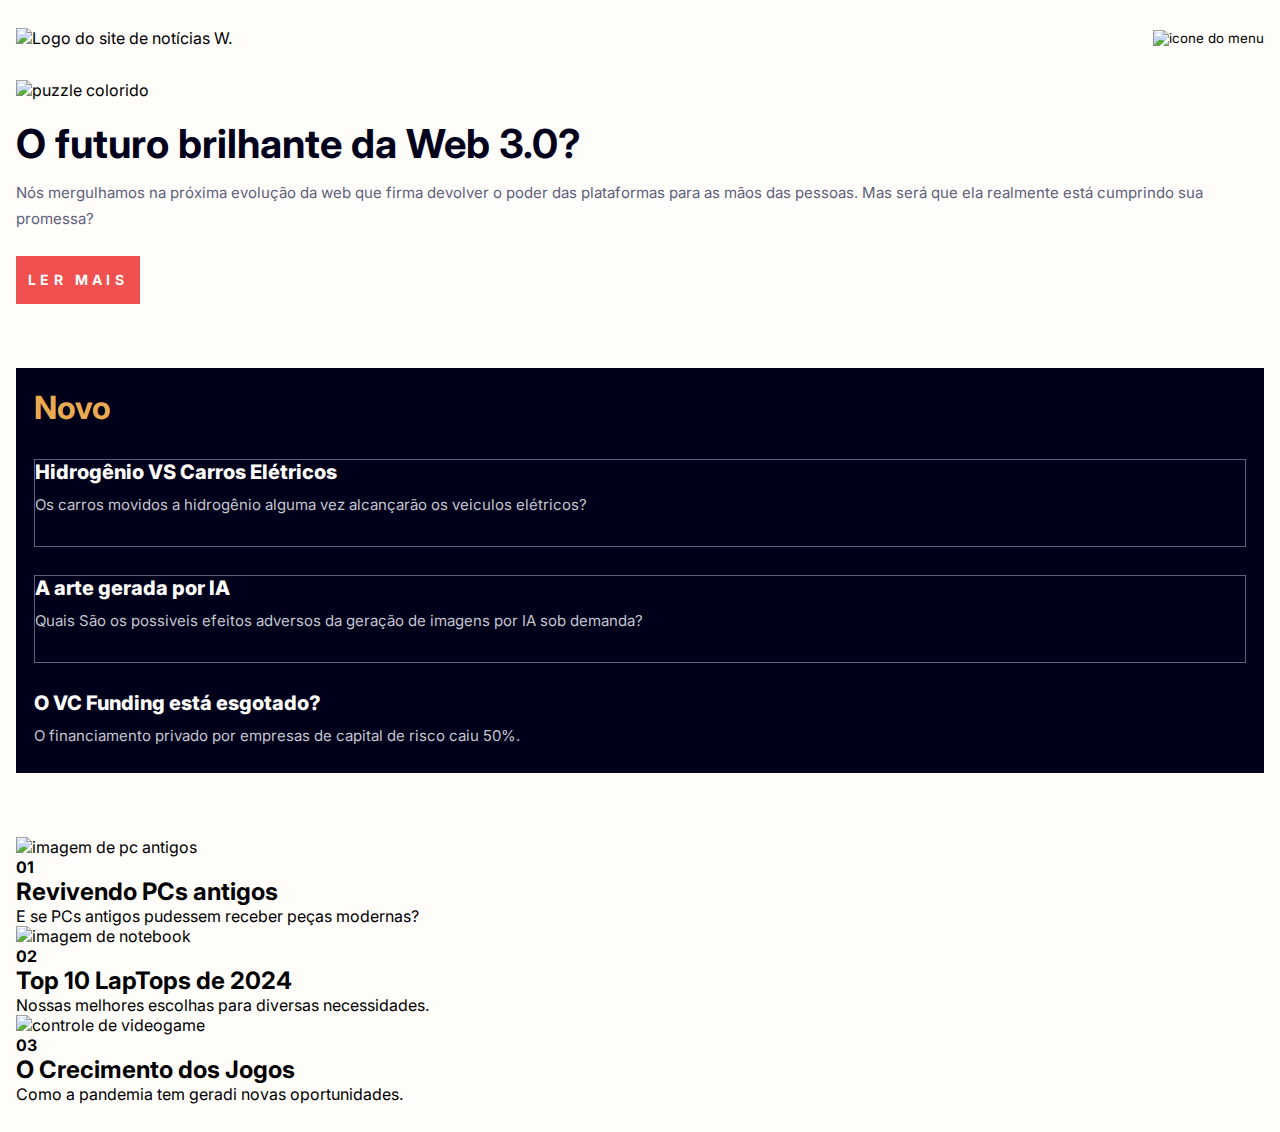
==== index.html @ ddae5306 "Estilização da segunda seção finalizada" ====
<!DOCTYPE html>
<html lang="en">

<head>
    <meta charset="UTF-8">
    <meta name="viewport" content="width=device-width, initial-scale=1.0">
    <link rel="preconnect" href="https://fonts.googleapis.com">
    <link rel="preconnect" href="https://fonts.gstatic.com" crossorigin>
    <link href="https://fonts.googleapis.com/css2?family=Inter:wght@100..900&display=swap" rel="stylesheet">
    <link rel="stylesheet" href="style.css">
    <title>W. Noticias</title>
</head>

<body>
    <header class="header-mobile">
        <img src="./assets/images/logo.svg" alt="Logo do site de notícias W.">
        <button>
            <img src="./assets/images/icon-menu.svg" alt="icone do menu">
        </button>
    </header>
    <main>
        <section class="primeira-secao">
            <img src="./assets/images/image-web-3-mobile.jpg" alt="puzzle colorido">
            <h1>O futuro brilhante da Web 3.0?</h1>
            <p>Nós mergulhamos na próxima evolução da web que firma devolver o poder das plataformas para as mãos das
                pessoas. Mas será que ela realmente está cumprindo sua promessa?</p>
            <button>Ler Mais</button>
        </section>
        <section class="segunda-secao">
            <h2>Novo</h2>

            <div class="margin-border-padding">
                <h3>Hidrogênio VS Carros Elétricos</h3>
                <p>Os carros movidos a hidrogênio alguma vez alcançarão os veiculos elétricos?</p>
            </div>
            <div class="margin-border-padding">
                <h3>A arte gerada por IA</h3>
                <p>Quais São os possiveis efeitos adversos da geração de imagens por IA sob demanda?</p>
            </div>
            <div>
                <h3>O VC Funding está esgotado?</h3>
                <p>O financiamento privado por empresas de capital de risco caiu 50%.</p>
            </div>
        </section>
        <section>
            <div>
                <img src="./assets/images/image-retro-pcs.jpg" alt="imagem de pc antigos">

                <div>
                    <strong>01</strong>
                    <h2>Revivendo PCs antigos</h2>
                    <p>E se PCs antigos pudessem receber peças modernas?</p>
                </div>
            </div>
            <div>
                <img src="./assets/images/image-top-laptops.jpg" alt="imagem de notebook">
                <div>
                    <strong>02</strong>
                    <h2>Top 10 LapTops de 2024</h2>
                    <p>Nossas melhores escolhas para diversas necessidades.</p>
                </div>
            </div>
            <div>
                <img src="./assets/images/image-gaming-growth.jpg" alt="controle de videogame">
                <div>
                    <strong>03</strong>
                    <h2>O Crecimento dos Jogos</h2>
                    <p>Como a pandemia tem geradi novas oportunidades.</p>
                </div>
            </div>
        </section>
    </main>
</body>

</html>
---- style.css ----
* {
    margin: 0;
    padding: 0;
    box-sizing: border-box;
    font-family: "inter", sans-serif;
    -webkit-font-smoothing: antialiased;
}
:root {
    --almost-white: #fffdfa;
    --dark-blue: #00001a;
    --gunmetal: #5e607a;
    --vermillion: #f15051;
    --yellow: #e9aa52;
    --silver: #c5c6ce;
}
body {
    padding: 1.75rem 1rem;
    background-color: var(--almost-white);
}
.header-mobile {
    display: flex;
    justify-content: space-between;
    align-items: center;
    margin-bottom: 2rem;
}
.header-mobile button {
    border: none;
    background: none;
}
.primeira-secao {
    margin-bottom: 4rem;
}
.primeira-secao img {
    width: 100%;
    margin-bottom: 1.5rem;
}
.primeira-secao h1 {
    font-size: 2.5rem;
    line-height: 100%;
    color: var(--dark-blue);
    margin-bottom: 1rem;
}
.primeira-secao p {
    font-size: 0.9375rem;
    line-height: 1.625rem;
    color: var(--gunmetal);
    margin-bottom: 1.5rem;
}
.primeira-secao button {
    padding:  0.75rem ; 
    background-color: var(--vermillion);
    border: none;
    text-transform: uppercase;
    color: var(--almost-white);
    font-weight: 700;
    font-size: 0.875rem;
    letter-spacing: 0.275rem;
    line-height: 1.5rem;
}

.segunda-secao {
    background-color: var(--dark-blue);
    margin-bottom: 4rem;
    padding: 1.5rem 1.1rem ;
}

.margin-border-padding {
    border: 1px solid var(--gunmetal);
    margin-bottom: 1.75rem;
    padding-bottom: 1.75rem;
}


.segunda-secao h2 {
    font-size: 2rem;
    color: var(--yellow);
    line-height: 100%;
    margin-bottom: 2.2rem;

}

.segunda-secao h3 {
    color: var(--almost-white);
    font-size: 1.25rem;
    line-height: 1.5rem;
    font-weight: 800;
    margin-bottom: 0.5rem;
}

.segunda-secao p {
    color: var(--silver);
    font-size: 0.9375rem;
    line-height: 1.625rem;
}
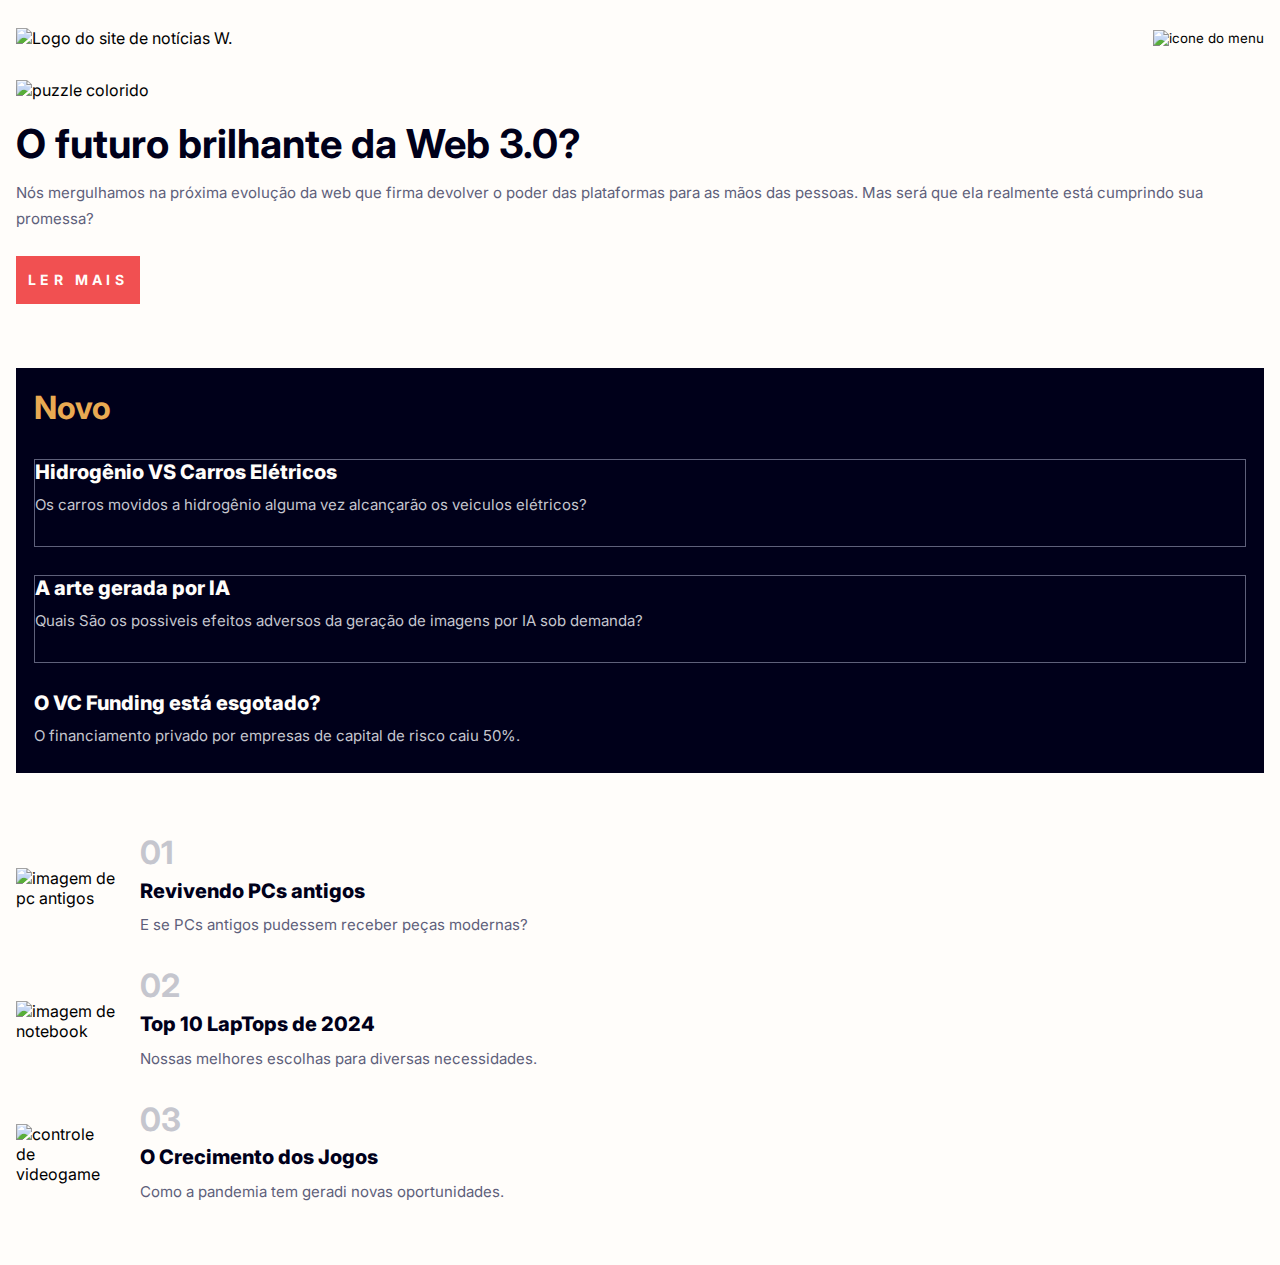
==== commit 19060ddb: "CSS básico completo" ====
--- a/index.html
+++ b/index.html
@@ -42,7 +42,7 @@
                 <p>O financiamento privado por empresas de capital de risco caiu 50%.</p>
             </div>
         </section>
-        <section>
+        <section class="terceira-secao">
             <div>
                 <img src="./assets/images/image-retro-pcs.jpg" alt="imagem de pc antigos">
 
--- a/style.css
+++ b/style.css
@@ -91,4 +91,35 @@
     color: var(--silver);
     font-size: 0.9375rem;
     line-height: 1.625rem;
+}
+
+.terceira-secao > div {
+    display: flex;
+    align-items: center;
+    gap: 1.5rem;
+    margin-bottom: 2rem;
+}
+.terceira-secao img {
+    max-width: 6.25rem;
+}
+
+.terceira-secao strong {
+    color: var(--silver);
+    font-size: 2rem;
+    line-height: 100%;
+}
+
+.terceira-secao h2 {
+    color: var(--dark-blue);
+    font-size: 1.25rem;
+    font-weight: 800;
+    line-height: 1.5rem;
+    margin-block: 0.6rem;
+
+}
+
+.terceira-secao p {
+    font-size: 0.9375rem;
+    line-height: 1.625rem;
+    color: var(--gunmetal);
 }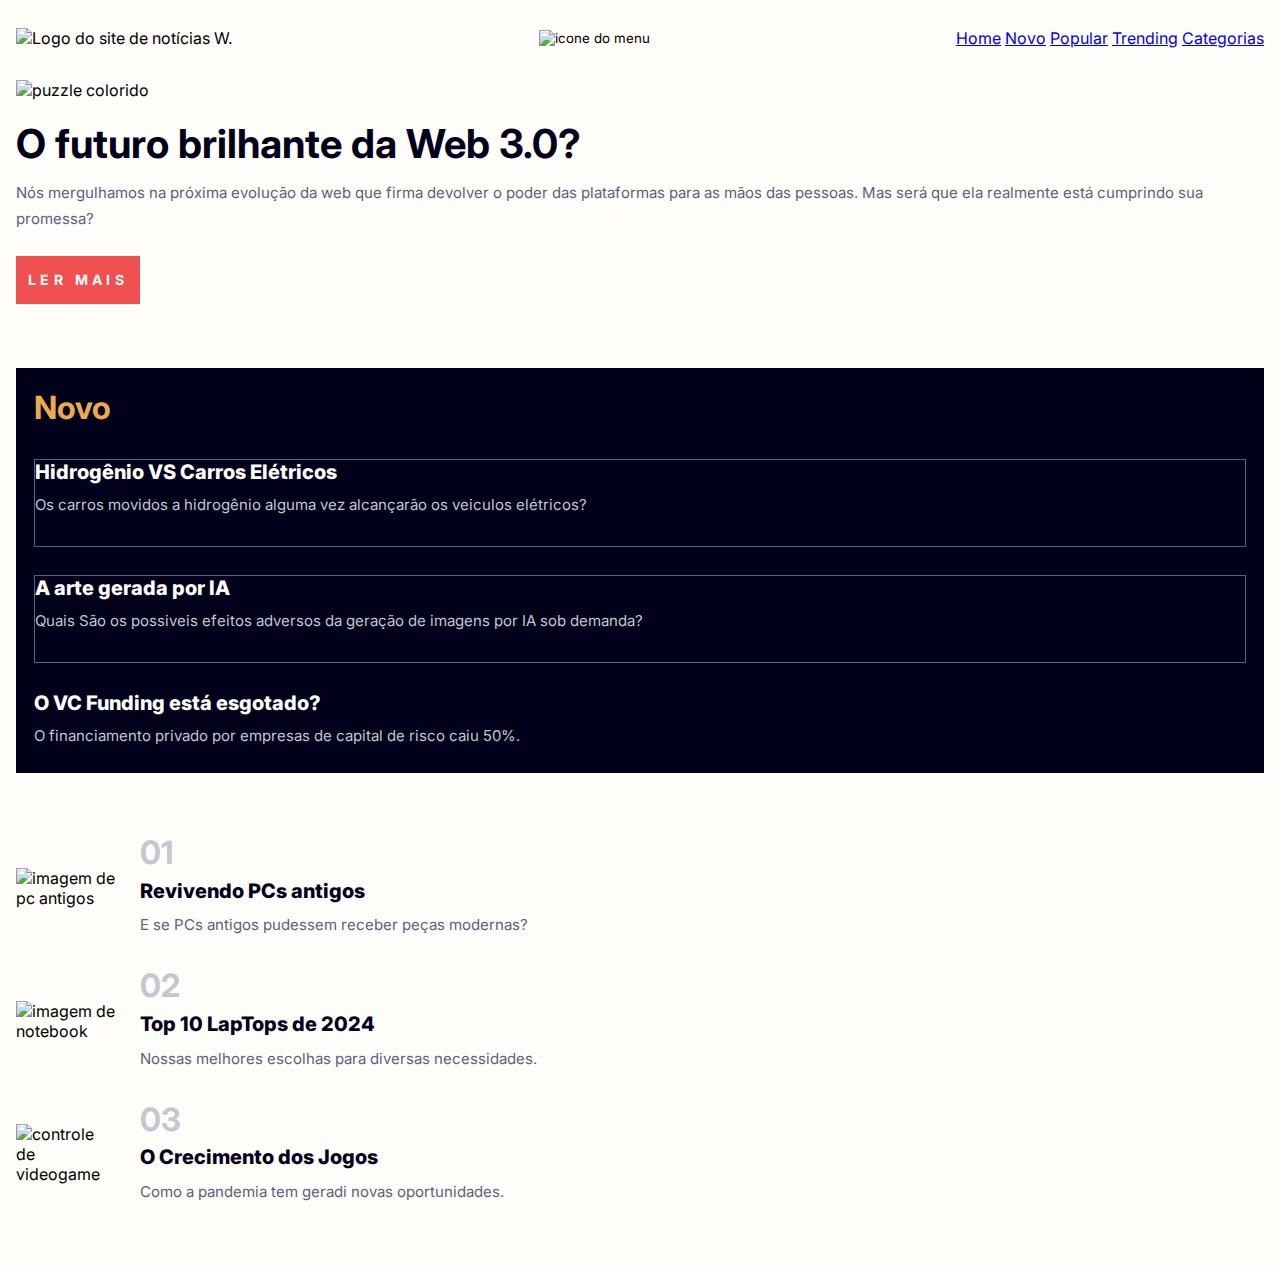
==== commit 5dfed8e1: "Criação da navegação mobile" ====
--- a/index.html
+++ b/index.html
@@ -17,6 +17,14 @@
         <button>
             <img src="./assets/images/icon-menu.svg" alt="icone do menu">
         </button>
+
+        <nav>
+            <a href="#">Home</a>
+            <a href="#">Novo</a>
+            <a href="#">Popular</a>
+            <a href="#">Trending</a>
+            <a href="#">Categorias</a>
+        </nav>
     </header>
     <main>
         <section class="primeira-secao">
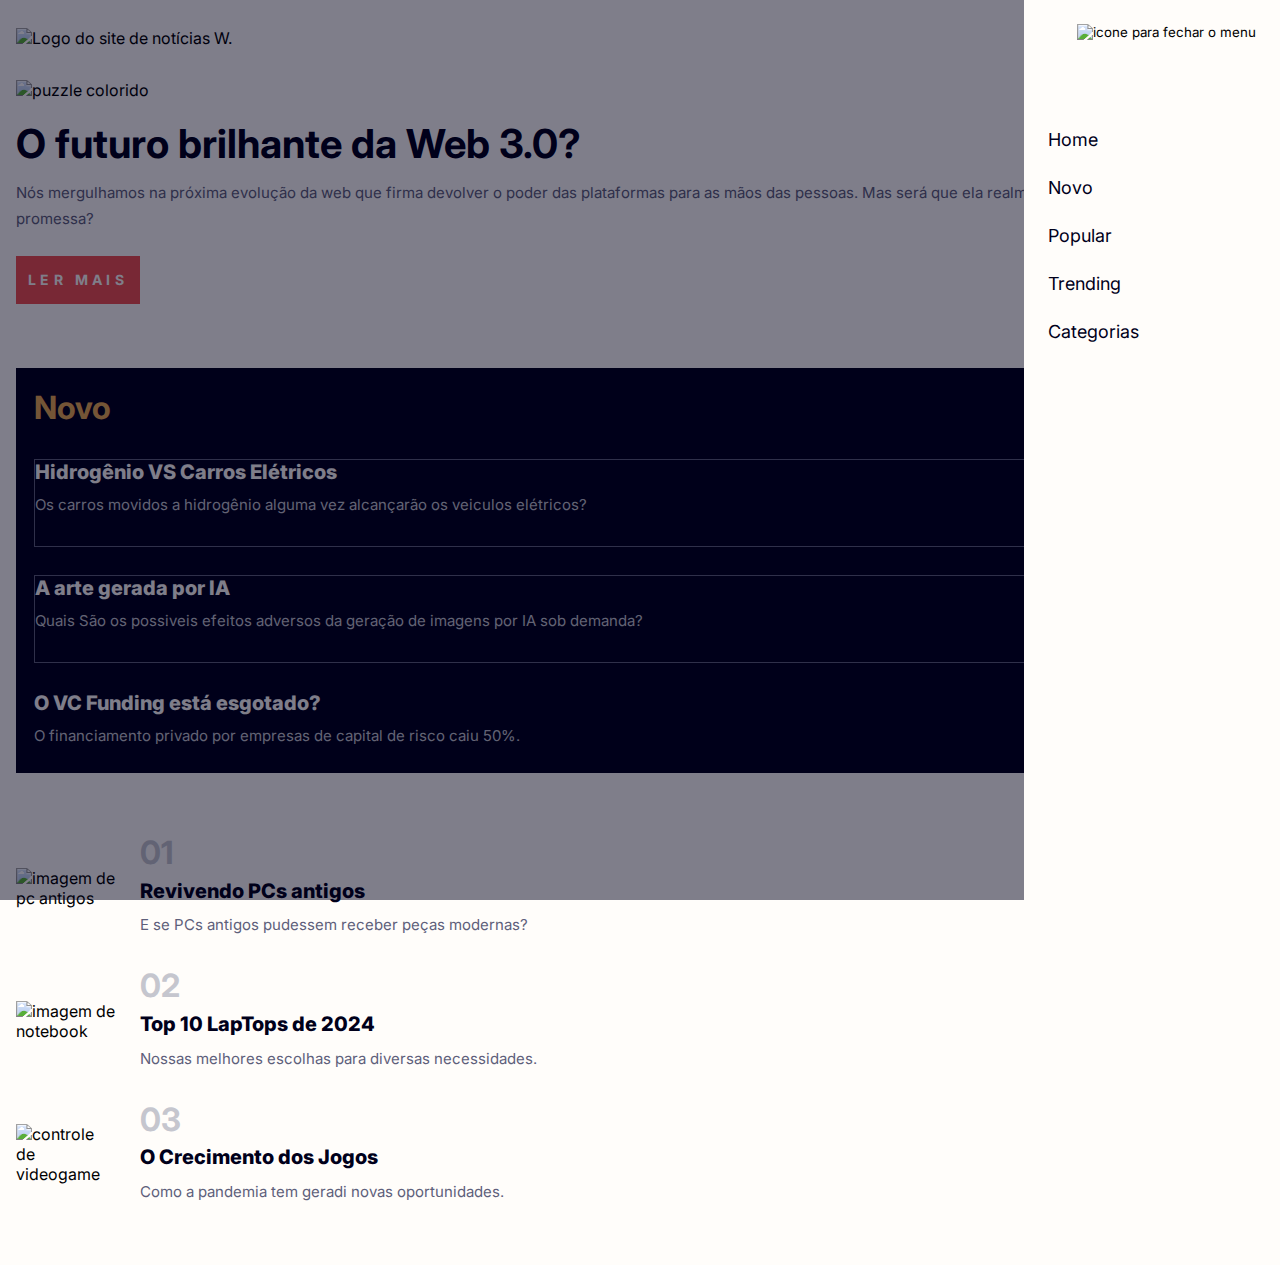
==== commit 0e4d61ea: "Estilização do nav mobile" ====
--- a/index.html
+++ b/index.html
@@ -11,7 +11,7 @@
     <title>W. Noticias</title>
 </head>
 
-<body>
+<body class="menu-open">
     <header class="header-mobile">
         <img src="./assets/images/logo.svg" alt="Logo do site de notícias W.">
         <button>
@@ -19,6 +19,9 @@
         </button>
 
         <nav>
+            <button>
+                <img src="./assets/images/icon-menu-close.svg" alt="icone para fechar o menu">
+            </button>
             <a href="#">Home</a>
             <a href="#">Novo</a>
             <a href="#">Popular</a>
--- a/style.css
+++ b/style.css
@@ -17,15 +17,52 @@
     padding: 1.75rem 1rem;
     background-color: var(--almost-white);
 }
+
+body.menu-open::before {
+    content: "";
+    position: absolute;
+    height: 100vh;
+    width: 100%;
+    background-color:rgb(0, 0, 26, 0.5);
+    top: 0;
+    left: 0;
+}
 .header-mobile {
     display: flex;
     justify-content: space-between;
     align-items: center;
     margin-bottom: 2rem;
 }
+
+.header-mobile nav {
+    position: fixed;
+    background-color: var(--almost-white);
+    right: 0;
+    top: 0;
+    height: 100vh;
+    width: 16rem;
+    z-index: 999;
+
+    display: flex;
+    flex-direction: column;
+    padding: 1.5rem;
+    gap: 1.5rem;
+}
+.header-mobile nav button {
+    margin-left: auto;
+    margin-bottom: 4rem;
+}
+
+.header-mobile nav a {
+    text-decoration: none;
+    color: var(--dark-blue);
+    font-size: 1.125rem;
+    line-height: 1.5rem;
+}
 .header-mobile button {
     border: none;
     background: none;
+    width: fit-content;
 }
 .primeira-secao {
     margin-bottom: 4rem;
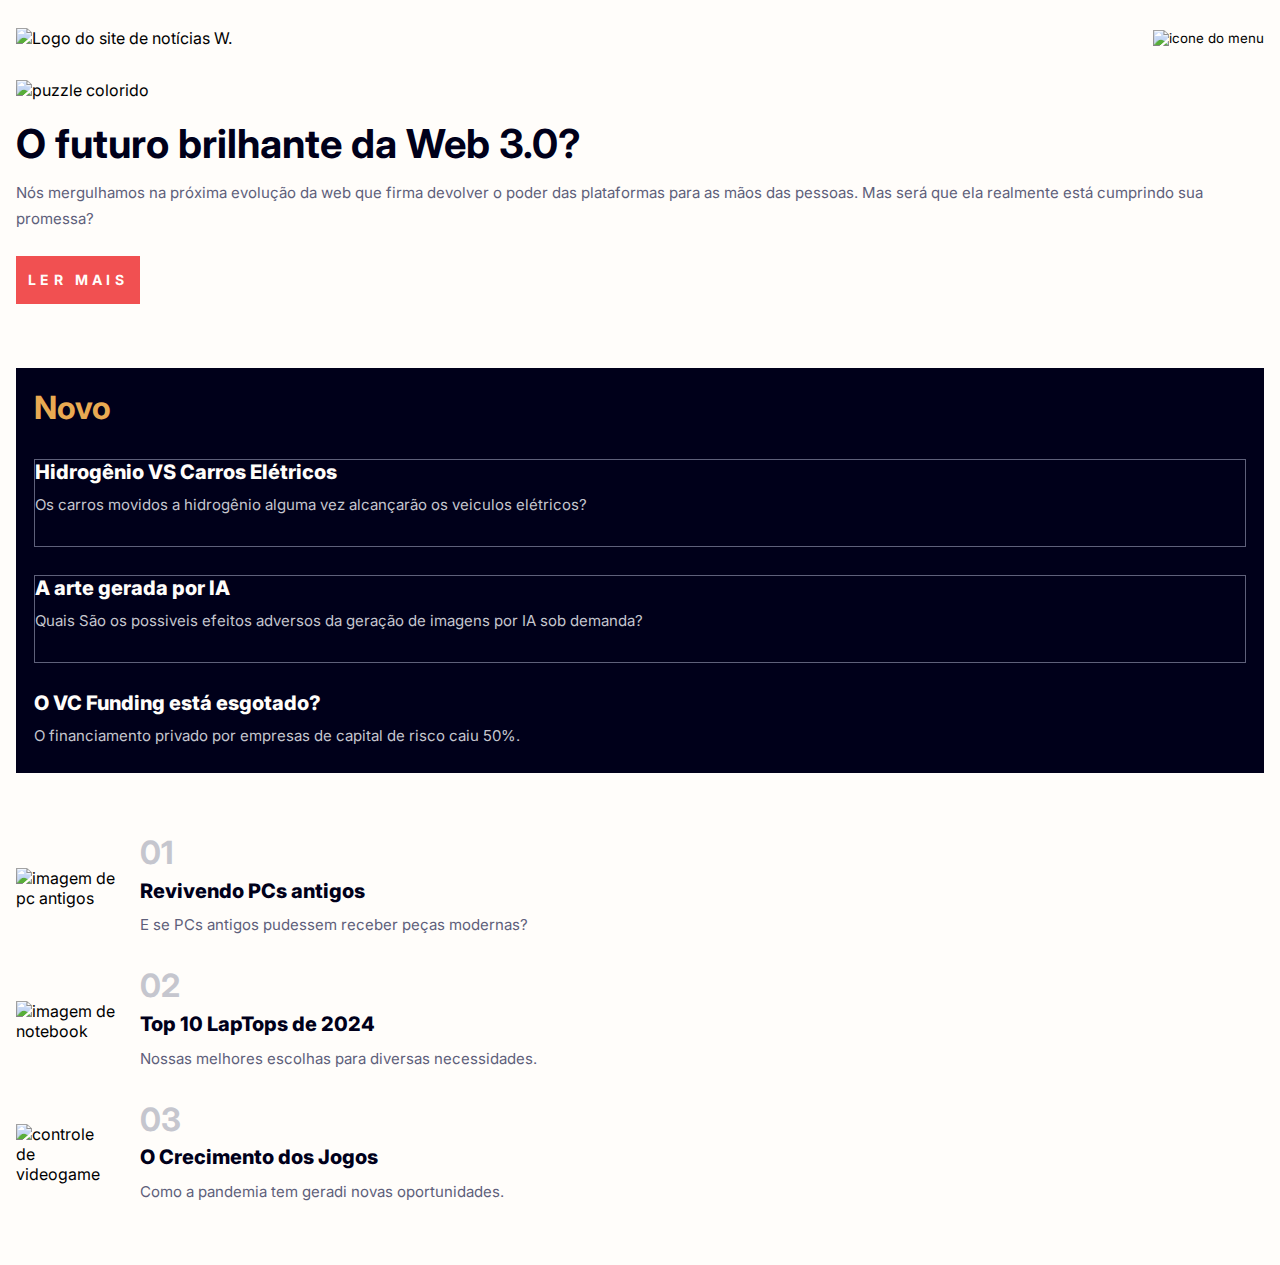
==== commit 1130e9a2: "JavaScript para abrir e fachar o menu completo" ====
--- a/index.html
+++ b/index.html
@@ -8,10 +8,11 @@
     <link rel="preconnect" href="https://fonts.gstatic.com" crossorigin>
     <link href="https://fonts.googleapis.com/css2?family=Inter:wght@100..900&display=swap" rel="stylesheet">
     <link rel="stylesheet" href="style.css">
+    <script src="./script.js" defer></script>
     <title>W. Noticias</title>
 </head>
 
-<body class="menu-open">
+<body>
     <header class="header-mobile">
         <img src="./assets/images/logo.svg" alt="Logo do site de notícias W.">
         <button>
--- a/style.css
+++ b/style.css
@@ -18,7 +18,7 @@
     background-color: var(--almost-white);
 }
 
-body.menu-open::before {
+body.escurecer::before {
     content: "";
     position: absolute;
     height: 100vh;
@@ -37,7 +37,7 @@
 .header-mobile nav {
     position: fixed;
     background-color: var(--almost-white);
-    right: 0;
+    right: -16rem;
     top: 0;
     height: 100vh;
     width: 16rem;
@@ -47,6 +47,12 @@
     flex-direction: column;
     padding: 1.5rem;
     gap: 1.5rem;
+
+
+    transition: 0.7s;
+}
+.header-mobile nav.abrir {
+    right: 0;
 }
 .header-mobile nav button {
     margin-left: auto;
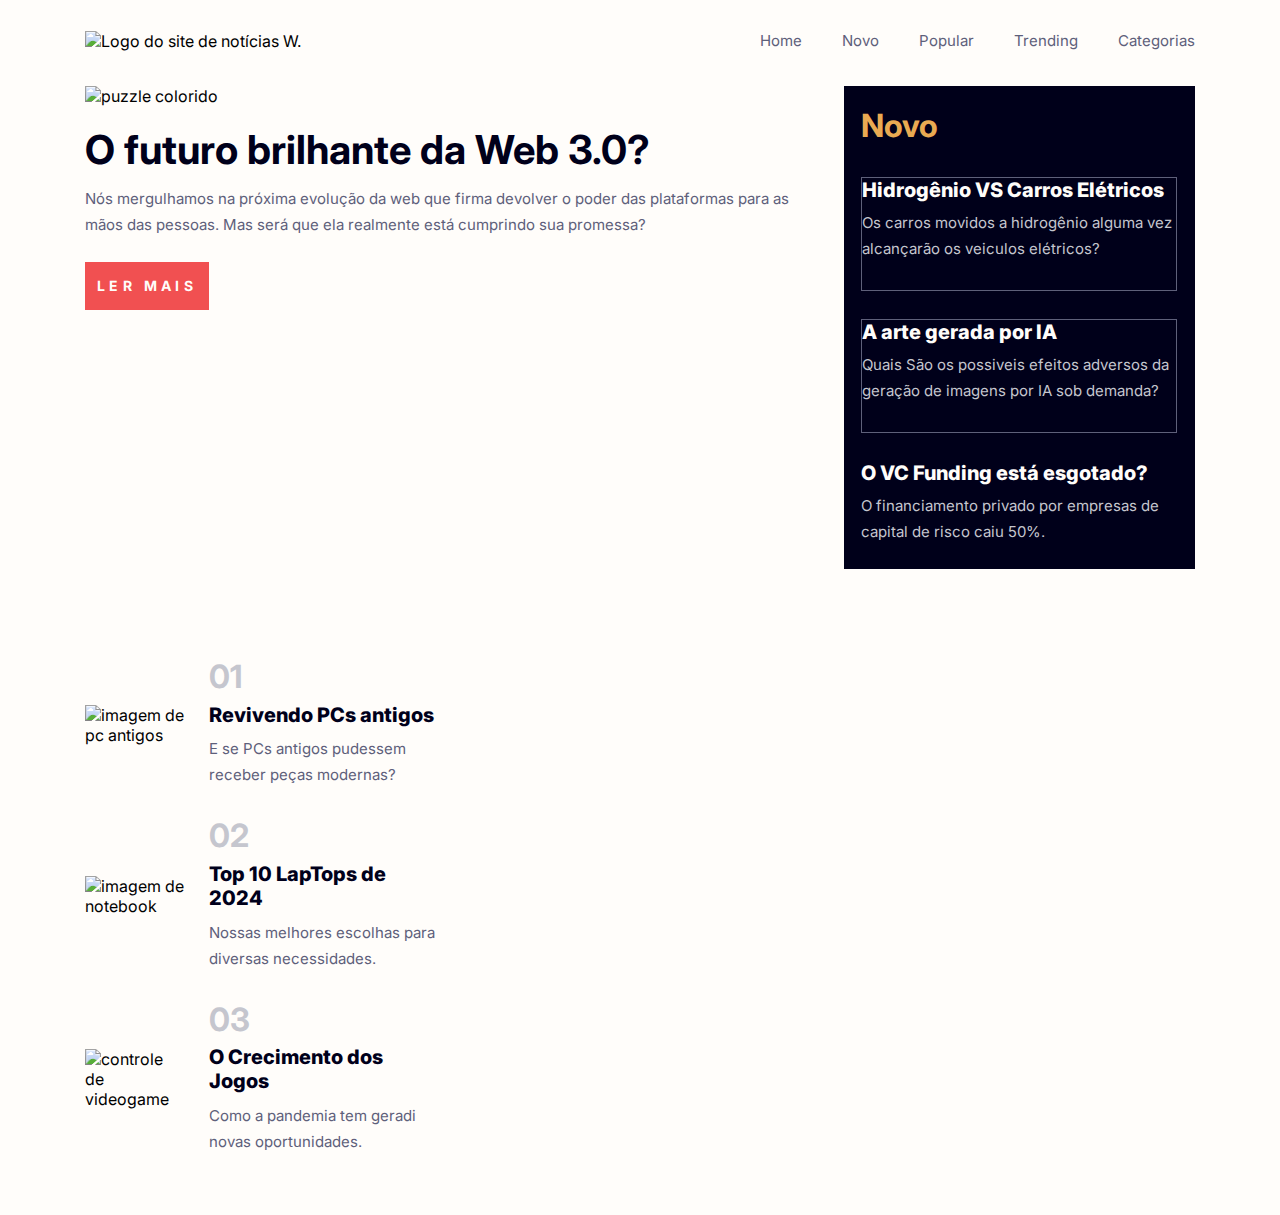
==== commit 9f7921a1: "Criação da navegação desktop. Remoção da classe header-mobile e inicio da responsividade" ====
--- a/index.html
+++ b/index.html
@@ -13,13 +13,14 @@
 </head>
 
 <body>
-    <header class="header-mobile">
+    <header>
         <img src="./assets/images/logo.svg" alt="Logo do site de notícias W.">
         <button>
             <img src="./assets/images/icon-menu.svg" alt="icone do menu">
         </button>
 
-        <nav>
+
+        <nav class="mobile">
             <button>
                 <img src="./assets/images/icon-menu-close.svg" alt="icone para fechar o menu">
             </button>
@@ -29,10 +30,22 @@
             <a href="#">Trending</a>
             <a href="#">Categorias</a>
         </nav>
+        <nav class="desktop">
+            <a href="#">Home</a>
+            <a href="#">Novo</a>
+            <a href="#">Popular</a>
+            <a href="#">Trending</a>
+            <a href="#">Categorias</a>
+
+        </nav>
     </header>
+
     <main>
         <section class="primeira-secao">
-            <img src="./assets/images/image-web-3-mobile.jpg" alt="puzzle colorido">
+            <picture>
+                <source media="(min-width: 700px)" srcset="./assets/images/image-web-3-desktop.jpg">
+                <img src="./assets/images/image-web-3-mobile.jpg" alt="puzzle colorido">
+            </picture>
             <h1>O futuro brilhante da Web 3.0?</h1>
             <p>Nós mergulhamos na próxima evolução da web que firma devolver o poder das plataformas para as mãos das
                 pessoas. Mas será que ela realmente está cumprindo sua promessa?</p>
--- a/style.css
+++ b/style.css
@@ -23,18 +23,20 @@
     position: absolute;
     height: 100vh;
     width: 100%;
-    background-color:rgb(0, 0, 26, 0.5);
+    background-color:rgba(0, 0, 26, 0.5);
     top: 0;
     left: 0;
 }
-.header-mobile {
+header {
     display: flex;
     justify-content: space-between;
     align-items: center;
     margin-bottom: 2rem;
+    max-width: 1110px;
+    margin-inline: auto;
 }
 
-.header-mobile nav {
+header nav.mobile {
     position: fixed;
     background-color: var(--almost-white);
     right: -16rem;
@@ -51,24 +53,28 @@
 
     transition: 0.7s;
 }
-.header-mobile nav.abrir {
+header nav.mobile.abrir {
     right: 0;
 }
-.header-mobile nav button {
-    margin-left: auto;
+header nav button {
+    align-self: flex-end;
     margin-bottom: 4rem;
 }
 
-.header-mobile nav a {
+header .mobile a {
     text-decoration: none;
     color: var(--dark-blue);
     font-size: 1.125rem;
     line-height: 1.5rem;
 }
-.header-mobile button {
+header button {
     border: none;
     background: none;
     width: fit-content;
+}
+main {
+    max-width: 1110px;
+    margin-inline: auto;
 }
 .primeira-secao {
     margin-bottom: 4rem;
@@ -165,4 +171,28 @@
     font-size: 0.9375rem;
     line-height: 1.625rem;
     color: var(--gunmetal);
+}
+
+@media(min-width: 700px) {
+    main {
+        display: grid;
+        grid-template-columns:  1fr 1fr 1fr;
+        gap: 1.75rem;
+    }
+    .primeira-secao {
+        grid-column: 1 / 3;
+    }
+    header > button {
+        display: none;
+    }
+    header .desktop{
+        display: flex;
+        gap: 2.5rem;
+    }
+    header .desktop a {
+        font-size:  0.9375rem;
+        line-height: 1.625rem;
+        text-decoration: none;
+        color: var(--gunmetal);
+    }
 }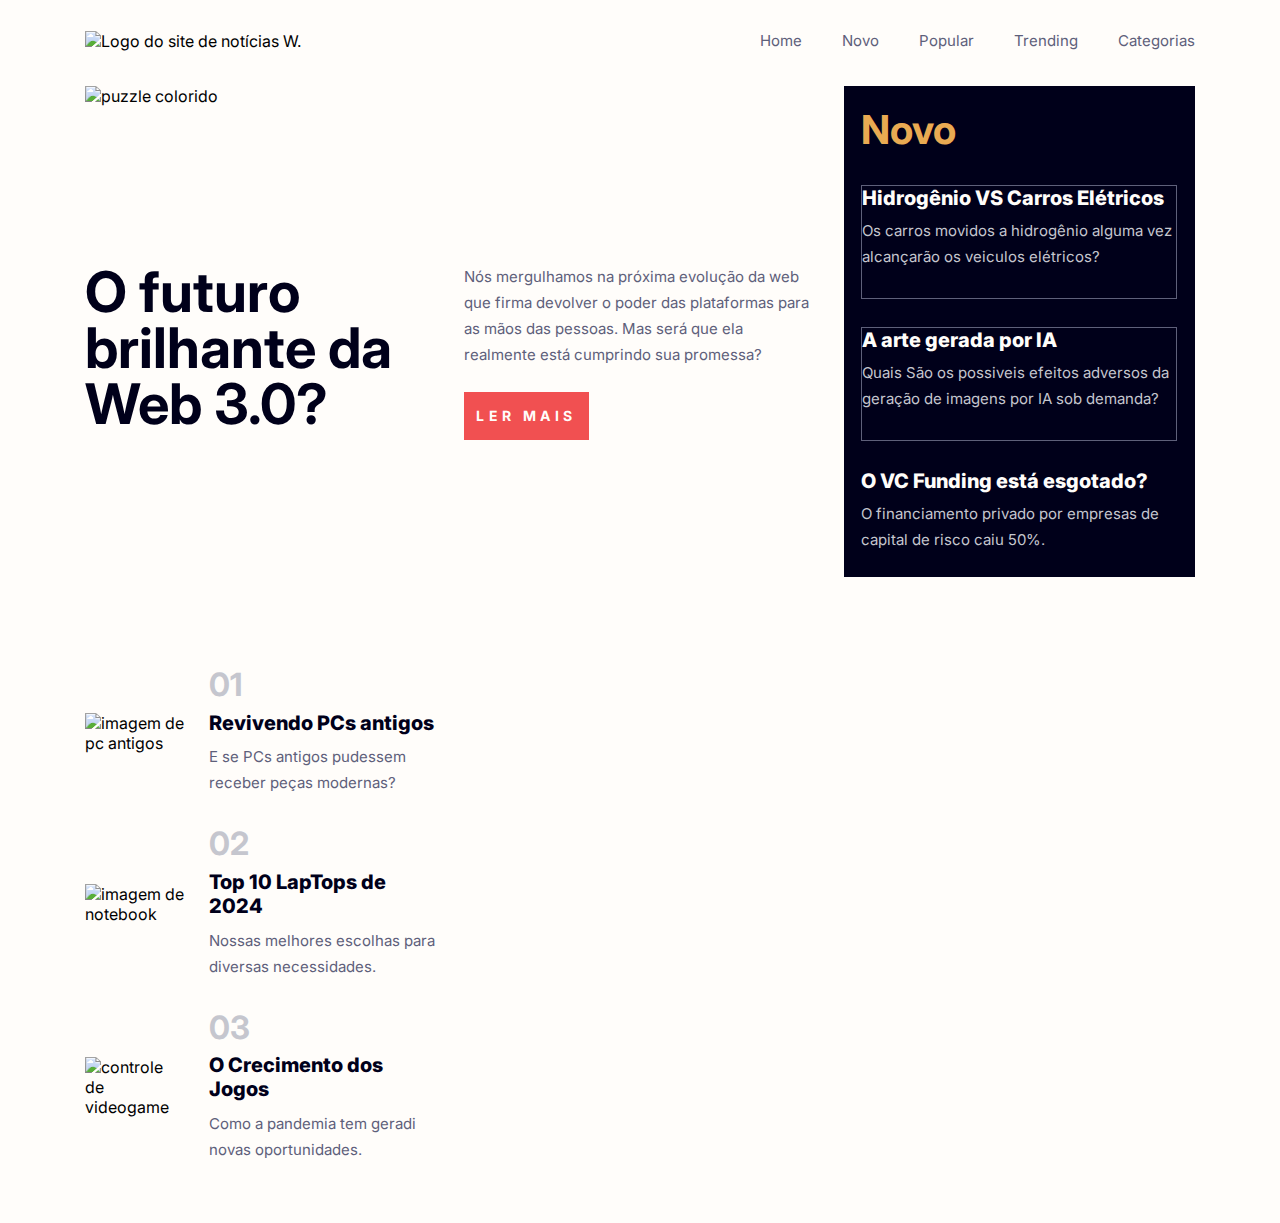
==== commit 8a3450ad: "Finalização da responsividade para desktop" ====
--- a/index.html
+++ b/index.html
@@ -47,9 +47,13 @@
                 <img src="./assets/images/image-web-3-mobile.jpg" alt="puzzle colorido">
             </picture>
             <h1>O futuro brilhante da Web 3.0?</h1>
-            <p>Nós mergulhamos na próxima evolução da web que firma devolver o poder das plataformas para as mãos das
-                pessoas. Mas será que ela realmente está cumprindo sua promessa?</p>
-            <button>Ler Mais</button>
+            <div>
+                <p>Nós mergulhamos na próxima evolução da web que firma devolver o poder das plataformas para as mãos
+                    das
+                    pessoas. Mas será que ela realmente está cumprindo sua promessa?</p>
+                <button>Ler Mais</button>
+            </div>
+
         </section>
         <section class="segunda-secao">
             <h2>Novo</h2>
--- a/style.css
+++ b/style.css
@@ -181,7 +181,24 @@
     }
     .primeira-secao {
         grid-column: 1 / 3;
-    }
+
+        display: grid;
+        grid-template-columns: 1fr 1fr;
+        gap: 1.75rem;
+    }
+    .primeira-secao picture {
+        grid-column: 1/3;
+    }
+    .primeira-secao img {
+        margin:0;
+    }
+    .primeira-secao h1 {
+        font-size: 3.5rem;
+    }
+    .segunda-secao h2 {
+        font-size: 2.5rem;
+    }
+
     header > button {
         display: none;
     }
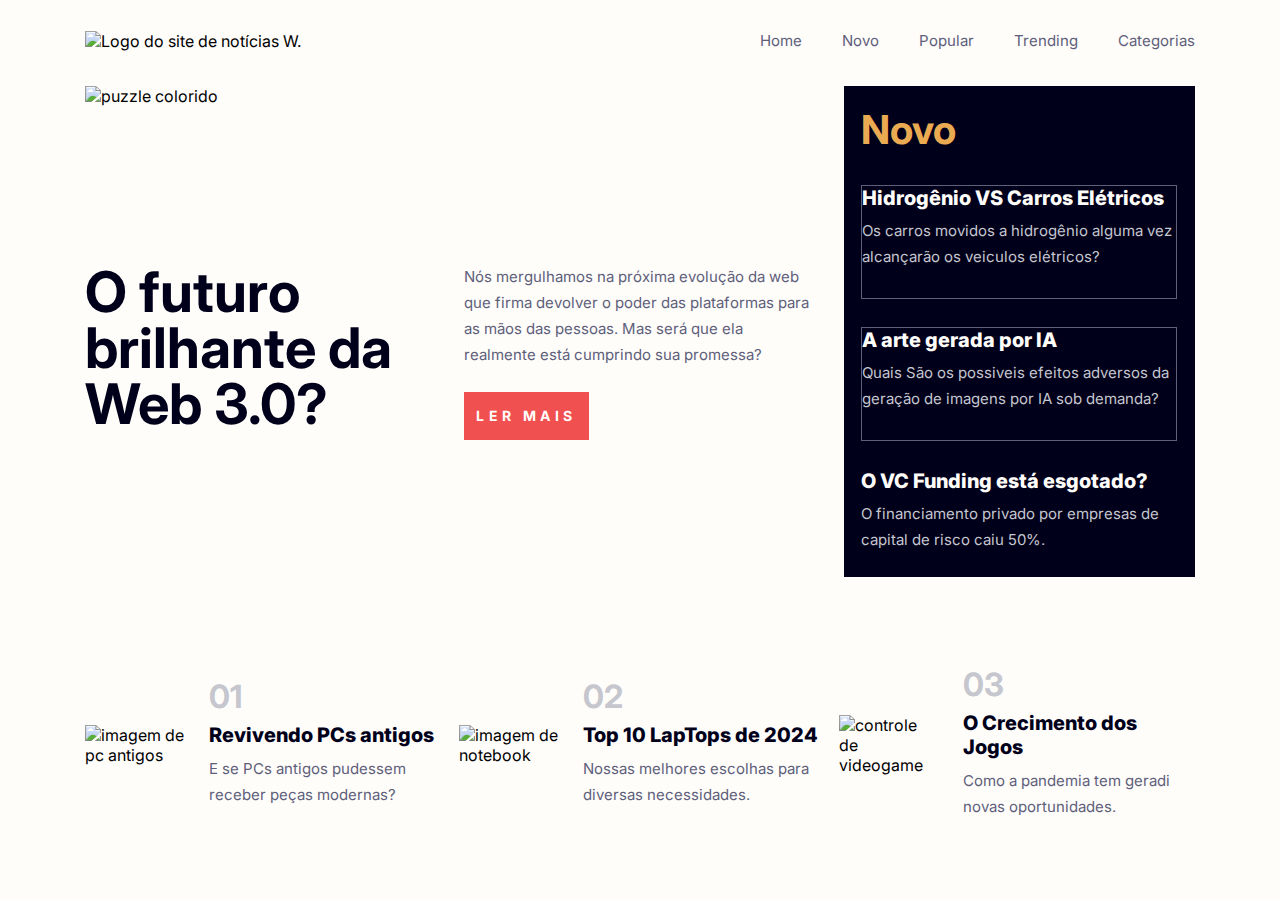
==== commit 3f81afe8: "Adição dos efeitos de hover, estilização da terceira seção e término do projeto" ====
--- a/index.html
+++ b/index.html
@@ -77,7 +77,10 @@
 
                 <div>
                     <strong>01</strong>
-                    <h2>Revivendo PCs antigos</h2>
+                    <a href="#">
+                        <h2>Revivendo PCs antigos</h2>
+
+                    </a>
                     <p>E se PCs antigos pudessem receber peças modernas?</p>
                 </div>
             </div>
@@ -85,7 +88,10 @@
                 <img src="./assets/images/image-top-laptops.jpg" alt="imagem de notebook">
                 <div>
                     <strong>02</strong>
-                    <h2>Top 10 LapTops de 2024</h2>
+                    <a href="#">
+                        <h2>Top 10 LapTops de 2024</h2>
+
+                    </a>
                     <p>Nossas melhores escolhas para diversas necessidades.</p>
                 </div>
             </div>
@@ -93,7 +99,10 @@
                 <img src="./assets/images/image-gaming-growth.jpg" alt="controle de videogame">
                 <div>
                     <strong>03</strong>
-                    <h2>O Crecimento dos Jogos</h2>
+                    <a href="#">
+                        <h2>O Crecimento dos Jogos</h2>
+
+                    </a>
                     <p>Como a pandemia tem geradi novas oportunidades.</p>
                 </div>
             </div>
--- a/style.css
+++ b/style.css
@@ -5,6 +5,7 @@
     font-family: "inter", sans-serif;
     -webkit-font-smoothing: antialiased;
 }
+
 :root {
     --almost-white: #fffdfa;
     --dark-blue: #00001a;
@@ -13,6 +14,7 @@
     --yellow: #e9aa52;
     --silver: #c5c6ce;
 }
+
 body {
     padding: 1.75rem 1rem;
     background-color: var(--almost-white);
@@ -23,10 +25,11 @@
     position: absolute;
     height: 100vh;
     width: 100%;
-    background-color:rgba(0, 0, 26, 0.5);
+    background-color: rgba(0, 0, 26, 0.5);
     top: 0;
     left: 0;
 }
+
 header {
     display: flex;
     justify-content: space-between;
@@ -53,9 +56,11 @@
 
     transition: 0.7s;
 }
+
 header nav.mobile.abrir {
     right: 0;
 }
+
 header nav button {
     align-self: flex-end;
     margin-bottom: 4rem;
@@ -67,36 +72,48 @@
     font-size: 1.125rem;
     line-height: 1.5rem;
 }
+
+header .desktop {
+    display: none;
+}
+
 header button {
     border: none;
     background: none;
     width: fit-content;
-}
+    cursor: pointer;
+}
+
 main {
     max-width: 1110px;
     margin-inline: auto;
 }
+
 .primeira-secao {
     margin-bottom: 4rem;
 }
+
 .primeira-secao img {
     width: 100%;
     margin-bottom: 1.5rem;
 }
+
 .primeira-secao h1 {
     font-size: 2.5rem;
     line-height: 100%;
     color: var(--dark-blue);
     margin-bottom: 1rem;
 }
+
 .primeira-secao p {
     font-size: 0.9375rem;
     line-height: 1.625rem;
     color: var(--gunmetal);
     margin-bottom: 1.5rem;
 }
+
 .primeira-secao button {
-    padding:  0.75rem ; 
+    padding: 0.75rem;
     background-color: var(--vermillion);
     border: none;
     text-transform: uppercase;
@@ -110,7 +127,7 @@
 .segunda-secao {
     background-color: var(--dark-blue);
     margin-bottom: 4rem;
-    padding: 1.5rem 1.1rem ;
+    padding: 1.5rem 1.1rem;
 }
 
 .margin-border-padding {
@@ -142,12 +159,13 @@
     line-height: 1.625rem;
 }
 
-.terceira-secao > div {
+.terceira-secao>div {
     display: flex;
     align-items: center;
     gap: 1.5rem;
     margin-bottom: 2rem;
 }
+
 .terceira-secao img {
     max-width: 6.25rem;
 }
@@ -172,13 +190,39 @@
     line-height: 1.625rem;
     color: var(--gunmetal);
 }
+.terceira-secao a {
+    text-decoration: none;
+}
 
 @media(min-width: 700px) {
+
+
+    header>button {
+        display: none;
+    }
+
+    header .desktop {
+        display: flex;
+        gap: 2.5rem;
+    }
+
+    header .desktop a {
+        font-size: 0.9375rem;
+        line-height: 1.625rem;
+        text-decoration: none;
+        color: var(--gunmetal);
+    }
+
+    header .desktop a:hover {
+        color: var(--vermillion);
+    }
+
     main {
         display: grid;
-        grid-template-columns:  1fr 1fr 1fr;
+        grid-template-columns: 1fr 1fr 1fr;
         gap: 1.75rem;
     }
+
     .primeira-secao {
         grid-column: 1 / 3;
 
@@ -186,30 +230,32 @@
         grid-template-columns: 1fr 1fr;
         gap: 1.75rem;
     }
+
     .primeira-secao picture {
         grid-column: 1/3;
     }
+
     .primeira-secao img {
-        margin:0;
-    }
+        margin: 0;
+    }
+
     .primeira-secao h1 {
         font-size: 3.5rem;
     }
+    .primeira-secao button:hover {
+        background-color: var(--dark-blue);
+    }
+
     .segunda-secao h2 {
         font-size: 2.5rem;
     }
-
-    header > button {
-        display: none;
-    }
-    header .desktop{
+    .terceira-secao {
         display: flex;
-        gap: 2.5rem;
-    }
-    header .desktop a {
-        font-size:  0.9375rem;
-        line-height: 1.625rem;
-        text-decoration: none;
-        color: var(--gunmetal);
-    }
+
+        grid-column: 1 / 4;
+    }
+    .terceira-secao h2:hover {
+        color:var(--vermillion)
+    }
+
 }